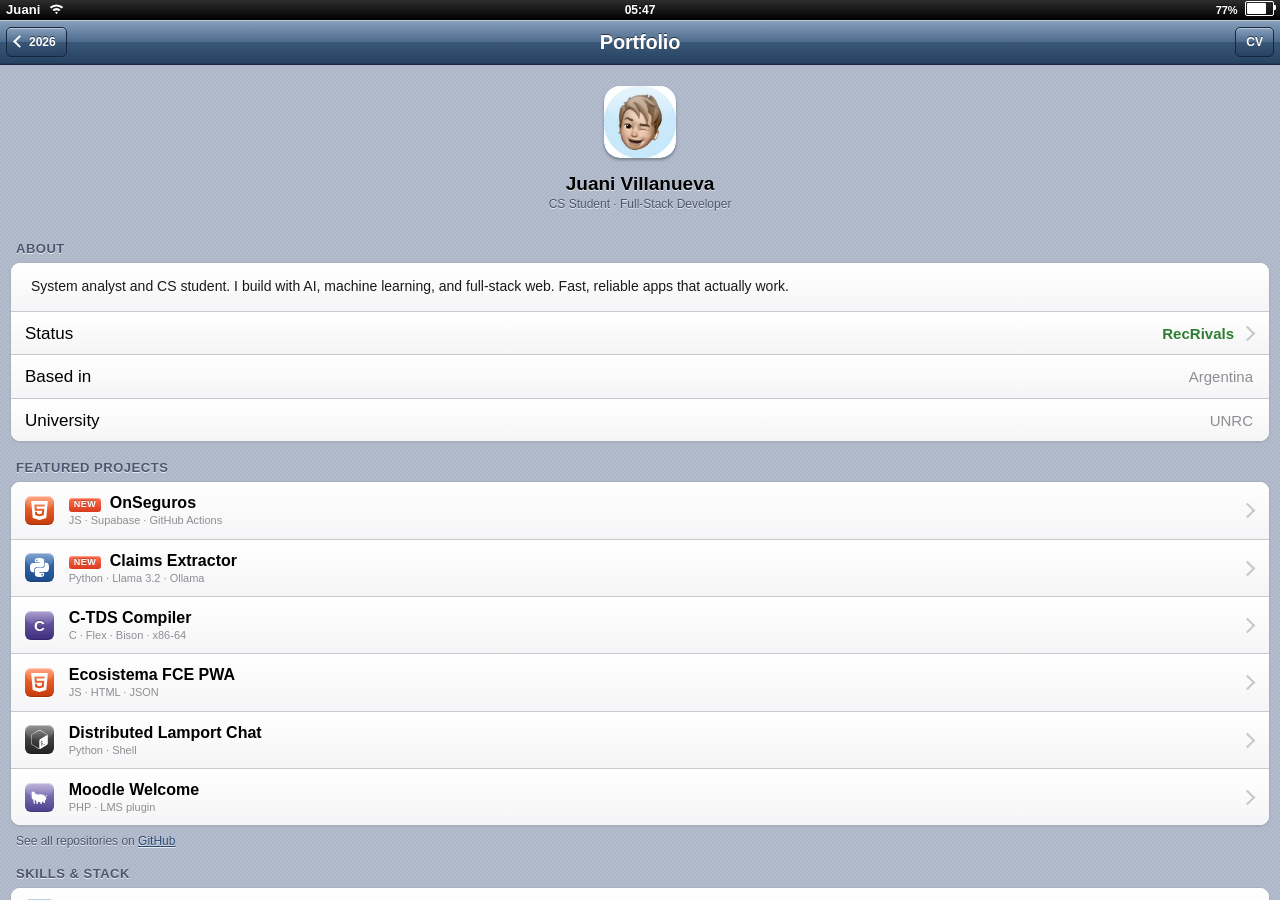
==== index.html @ 98180bcc "bake build hash Co-Authored-By: Claude Opus 4.7 (1M context) <noreply@anthropic.com>" ====
<!DOCTYPE html>
<html lang="en">
<head>
  <meta charset="UTF-8">
  <meta name="viewport" content="width=device-width, initial-scale=1, maximum-scale=1, user-scalable=no">
  <meta name="apple-mobile-web-app-capable" content="yes">
  <meta name="apple-mobile-web-app-status-bar-style" content="black">
  <meta name="format-detection" content="telephone=no">
  <title>Juani Villanueva</title>
  <link rel="apple-touch-icon" href="assets/favicon/favicon-32x32.png">
  <link rel="icon" type="image/png" sizes="32x32" href="assets/favicon/favicon-32x32.png">
  <link rel="stylesheet" href="styles.css">
  <script src="main.js" defer></script>
</head>
<body>

  <!-- iOS 6 status bar (iPod Touch style) -->
  <div class="status-bar">
    <span class="status-left">
      <span class="status-carrier">Juani</span>
      <svg class="wifi-icon" viewBox="0 0 16 12" xmlns="http://www.w3.org/2000/svg" aria-hidden="true">
        <path d="M8 11.2 L6.5 9.4 A2 2 0 0 1 9.5 9.4 Z" fill="#fff"/>
        <path d="M3.6 6.3 A6 6 0 0 1 12.4 6.3 L10.6 8 A3.5 3.5 0 0 0 5.4 8 Z" fill="#fff"/>
        <path d="M0.6 3.3 A11 11 0 0 1 15.4 3.3 L13.6 5 A8.4 8.4 0 0 0 2.4 5 Z" fill="#fff"/>
      </svg>
    </span>
    <span class="status-time" id="status-time">09:41</span>
    <span class="status-right">
      <span class="status-pct">77%</span>
      <span class="status-bat">
        <span class="status-bat-cap"></span>
      </span>
    </span>
  </div>

  <!-- iOS 6 navigation bar -->
  <div class="nav-bar">
    <a href="https://juani.me/" class="nav-back">
      <span class="nav-back-chevron"></span>
      <span class="nav-back-label">2026</span>
    </a>
    <h1 class="nav-title">Portfolio</h1>
    <a href="assets/images/CV_JuanIgnacioVillanueva.pdf" class="nav-action">CV</a>
  </div>

  <!-- scrolling content area -->
  <div class="content" id="content">

    <!-- Profile header (Settings.app About-style) -->
    <div class="profile-header">
      <div class="app-icon">
        <img class="app-icon-photo" src="assets/profile.jpeg" alt="Juani Villanueva">
      </div>
      <h2 class="profile-name">Juani Villanueva</h2>
      <p class="profile-subtitle">CS Student &middot; Full-Stack Developer</p>
    </div>

    <!-- ABOUT group -->
    <p class="group-label">ABOUT</p>
    <div class="group">
      <div class="row row-tall">
        <p class="row-bio">
          System analyst and CS student. I build with AI, machine learning, and full-stack web. Fast, reliable apps that actually work.
        </p>
      </div>
      <a class="row row-link" href="https://recrivals.com">
        <span class="row-cell row-cell-left"><span class="row-label">Status</span></span>
        <span class="row-cell row-cell-right"><span class="row-value row-value-green">RecRivals</span><span class="chevron"></span></span>
      </a>
      <div class="row">
        <span class="row-cell row-cell-left"><span class="row-label">Based in</span></span>
        <span class="row-cell row-cell-right"><span class="row-value">Argentina</span></span>
      </div>
      <div class="row row-last">
        <span class="row-cell row-cell-left"><span class="row-label">University</span></span>
        <span class="row-cell row-cell-right"><span class="row-value">UNRC</span></span>
      </div>
    </div>

    <!-- FEATURED PROJECTS group -->
    <p class="group-label">FEATURED PROJECTS</p>
    <div class="group">
      <a class="row row-link row-project" href="https://github.com/JuaniV2002/onseguros">
        <span class="row-cell row-cell-left">
          <span class="row-icon row-icon-html"><span class="row-icon-glyph"></span></span>
          <span class="row-stacked">
            <span class="row-name"><span class="row-badge">NEW</span> OnSeguros</span>
            <span class="row-detail">JS &middot; Supabase &middot; GitHub Actions</span>
          </span>
        </span>
        <span class="row-cell row-cell-right"><span class="chevron"></span></span>
      </a>
      <a class="row row-link row-project" href="https://github.com/JuaniV2002/claims-extractor">
        <span class="row-cell row-cell-left">
          <span class="row-icon row-icon-python"><span class="row-icon-glyph"></span></span>
          <span class="row-stacked">
            <span class="row-name"><span class="row-badge">NEW</span> Claims Extractor</span>
            <span class="row-detail">Python &middot; Llama 3.2 &middot; Ollama</span>
          </span>
        </span>
        <span class="row-cell row-cell-right"><span class="chevron"></span></span>
      </a>
      <a class="row row-link row-project" href="https://github.com/JuaniV2002/compiler">
        <span class="row-cell row-cell-left">
          <span class="row-icon row-icon-c"><span class="row-icon-glyph row-icon-text">C</span></span>
          <span class="row-stacked">
            <span class="row-name">C-TDS Compiler</span>
            <span class="row-detail">C &middot; Flex &middot; Bison &middot; x86-64</span>
          </span>
        </span>
        <span class="row-cell row-cell-right"><span class="chevron"></span></span>
      </a>
      <a class="row row-link row-project" href="https://github.com/JuaniV2002/EcosistemaFCE_PWA">
        <span class="row-cell row-cell-left">
          <span class="row-icon row-icon-html"><span class="row-icon-glyph"></span></span>
          <span class="row-stacked">
            <span class="row-name">Ecosistema FCE PWA</span>
            <span class="row-detail">JS &middot; HTML &middot; JSON</span>
          </span>
        </span>
        <span class="row-cell row-cell-right"><span class="chevron"></span></span>
      </a>
      <a class="row row-link row-project" href="https://github.com/Uriel-Gz/distributed_lamport_chat">
        <span class="row-cell row-cell-left">
          <span class="row-icon row-icon-shell"><span class="row-icon-glyph"></span></span>
          <span class="row-stacked">
            <span class="row-name">Distributed Lamport Chat</span>
            <span class="row-detail">Python &middot; Shell</span>
          </span>
        </span>
        <span class="row-cell row-cell-right"><span class="chevron"></span></span>
      </a>
      <a class="row row-link row-project row-last" href="https://github.com/JuaniV2002/moodle_welcome_message_plugin">
        <span class="row-cell row-cell-left">
          <span class="row-icon row-icon-php"><span class="row-icon-glyph"></span></span>
          <span class="row-stacked">
            <span class="row-name">Moodle Welcome</span>
            <span class="row-detail">PHP &middot; LMS plugin</span>
          </span>
        </span>
        <span class="row-cell row-cell-right"><span class="chevron"></span></span>
      </a>
    </div>
    <p class="group-footnote">
      See all repositories on <a href="https://github.com/JuaniV2002?tab=repositories">GitHub</a>
    </p>

    <!-- SKILLS group -->
    <p class="group-label">SKILLS &amp; STACK</p>
    <div class="group">
      <div class="row">
        <span class="row-cell row-cell-left">
          <span class="row-icon row-icon-python"><span class="row-icon-glyph"></span></span>
          <span class="row-label">Python</span>
        </span>
        <span class="row-cell row-cell-right"><span class="row-value">Daily</span></span>
      </div>
      <div class="row">
        <span class="row-cell row-cell-left">
          <span class="row-icon row-icon-tensorflow"><span class="row-icon-glyph"></span></span>
          <span class="row-label">TensorFlow</span>
        </span>
        <span class="row-cell row-cell-right"><span class="row-value">ML</span></span>
      </div>
      <div class="row">
        <span class="row-cell row-cell-left">
          <span class="row-icon row-icon-flutter"><span class="row-icon-glyph"></span></span>
          <span class="row-label">Flutter</span>
        </span>
        <span class="row-cell row-cell-right"><span class="row-value">Mobile</span></span>
      </div>
      <div class="row">
        <span class="row-cell row-cell-left">
          <span class="row-icon row-icon-actions"><span class="row-icon-glyph"></span></span>
          <span class="row-label">GitHub Actions</span>
        </span>
        <span class="row-cell row-cell-right"><span class="row-value">CI/CD</span></span>
      </div>
      <div class="row">
        <span class="row-cell row-cell-left">
          <span class="row-icon row-icon-html"><span class="row-icon-glyph"></span></span>
          <span class="row-label">Web Dev</span>
        </span>
        <span class="row-cell row-cell-right"><span class="row-value">Frontend</span></span>
      </div>
      <div class="row">
        <span class="row-cell row-cell-left">
          <span class="row-icon row-icon-docker"><span class="row-icon-glyph"></span></span>
          <span class="row-label">Docker</span>
        </span>
        <span class="row-cell row-cell-right"><span class="row-value">DevOps</span></span>
      </div>
      <div class="row">
        <span class="row-cell row-cell-left">
          <span class="row-icon row-icon-supabase"><span class="row-icon-glyph"></span></span>
          <span class="row-label">Supabase</span>
        </span>
        <span class="row-cell row-cell-right"><span class="row-value">Backend</span></span>
      </div>
      <div class="row row-last">
        <span class="row-cell row-cell-left">
          <span class="row-icon row-icon-shell"><span class="row-icon-glyph"></span></span>
          <span class="row-label">Shell</span>
        </span>
        <span class="row-cell row-cell-right"><span class="row-value">Scripting</span></span>
      </div>
    </div>

    <!-- CONTACT group -->
    <p class="group-label">CONTACT</p>
    <div class="group">
      <a class="row row-link row-project" href="mailto:juani2002villa@icloud.com">
        <span class="row-cell row-cell-left">
          <span class="row-icon row-icon-mail"><span class="row-icon-glyph"></span></span>
          <span class="row-stacked">
            <span class="row-name">Email</span>
            <span class="row-detail row-value-mono">juani2002villa@icloud.com</span>
          </span>
        </span>
        <span class="row-cell row-cell-right"><span class="chevron"></span></span>
      </a>
      <a class="row row-link row-project" href="https://github.com/JuaniV2002">
        <span class="row-cell row-cell-left">
          <span class="row-icon row-icon-github"><span class="row-icon-glyph"></span></span>
          <span class="row-stacked">
            <span class="row-name">GitHub</span>
            <span class="row-detail">@JuaniV2002</span>
          </span>
        </span>
        <span class="row-cell row-cell-right"><span class="chevron"></span></span>
      </a>
      <a class="row row-link row-project row-last" href="https://linkedin.com/in/juanivillanueva">
        <span class="row-cell row-cell-left">
          <span class="row-icon row-icon-linkedin"><span class="row-icon-glyph"></span></span>
          <span class="row-stacked">
            <span class="row-name">LinkedIn</span>
            <span class="row-detail">/in/juanivillanueva</span>
          </span>
        </span>
        <span class="row-cell row-cell-right"><span class="chevron"></span></span>
      </a>
    </div>

    <!-- DOWNLOAD group -->
    <p class="group-label">RESUME</p>
    <div class="group">
      <a class="row row-link row-last" href="assets/images/CV_JuanIgnacioVillanueva.pdf">
        <span class="row-cell row-cell-left">
          <span class="row-icon row-icon-download"><span class="row-icon-glyph"></span></span>
          <span class="row-label">Download CV</span>
        </span>
        <span class="row-cell row-cell-right">
          <span class="row-value">PDF</span>
          <span class="chevron"></span>
        </span>
      </a>
    </div>

    <!-- ABOUT THIS DEVICE-style footer -->
    <p class="group-label">VERSION</p>
    <div class="group">
      <div class="row">
        <span class="row-cell row-cell-left"><span class="row-label">Site</span></span>
        <span class="row-cell row-cell-right"><span class="row-value">6.1.6</span></span>
      </div>
      <div class="row">
        <span class="row-cell row-cell-left"><span class="row-label">Build</span></span>
        <span class="row-cell row-cell-right"><span class="row-value" id="build-hash">e9b687</span></span>
      </div>
      <div class="row row-last">
        <span class="row-cell row-cell-left"><span class="row-label">Best on</span></span>
        <span class="row-cell row-cell-right"><span class="row-value">A5 devices</span></span>
      </div>
    </div>

    <p class="footer">2026 Juani Villanueva</p>

  </div><!-- /.content -->

</body>
</html>
---- styles.css ----
/* juani.me — iOS 6 Edition
 * Target: Mobile Safari (WebKit 536.x) on iOS 6.x (iPhone 4/4S/5, iPod Touch 4/5).
 * Floor: HTML 4/5, CSS 2.1 + early CSS3, -webkit-* prefixes. No Grid, no modern flex, no var(), no clamp(),
 * no calc with vars, no repeating-linear-gradient, no CSS filters, no css mask shorthand.
 * Confirmed-OK on iOS 6: border-radius, box-shadow, text-shadow, -webkit-linear-gradient,
 *   -webkit-gradient (legacy), -webkit-transform, -webkit-mask-image, display:table/table-cell,
 *   data: URI background-image with PNG/SVG.
 */

/* ============== reset ============== */

html, body {
  margin: 0;
  padding: 0;
  height: 100%;
  width: 100%;
}

body {
  position: absolute;
  top: 0; left: 0; right: 0; bottom: 0;
  overflow: hidden;
  background: #b2bccc;
  font-family: "Helvetica Neue", Helvetica, Arial, sans-serif;
  font-size: 17px;
  color: #000;
  -webkit-text-size-adjust: 100%;
  -webkit-tap-highlight-color: rgba(0, 0, 0, 0);
  -webkit-touch-callout: none;
}

a { color: #2a4a76; text-decoration: none; }
h1, h2, h3, p { margin: 0; padding: 0; font-weight: normal; }

/* ============== iOS 6 status bar ============== */

.status-bar {
  position: absolute;
  top: 0; left: 0; right: 0;
  height: 20px;
  background: #000;
  background: -webkit-gradient(linear, left top, left bottom, from(#2e2e2e), to(#000));
  background: -webkit-linear-gradient(top, #2e2e2e, #000);
  color: #fff;
  font-size: 12px;
  font-weight: bold;
  line-height: 20px;
  text-shadow: 0 -1px 0 rgba(0, 0, 0, 0.5);
  z-index: 30;
  overflow: hidden;
}

.status-left {
  position: absolute;
  top: 0;
  left: 6px;
  height: 20px;
  line-height: 20px;
}

.status-carrier {
  display: inline-block;
  vertical-align: 0;
  font-size: 13px;
  font-weight: bold;
  letter-spacing: 0.01em;
}

.wifi-icon {
  display: inline-block;
  width: 15px;
  height: 11px;
  vertical-align: -1px;
  margin-left: 5px;
}

.status-time {
  position: absolute;
  top: 0;
  left: 50%;
  width: 60px;
  margin-left: -30px;
  text-align: center;
}

.status-right {
  position: absolute;
  top: 0;
  right: 6px;
  height: 20px;
  line-height: 20px;
}

.status-pct {
  font-size: 11px;
  margin-right: 4px;
}

.status-bat {
  display: inline-block;
  width: 25px;
  height: 11px;
  border: 1px solid #fff;
  border-radius: 2px;
  position: relative;
  vertical-align: -2px;
  padding: 1px;
}
.status-bat-cap {
  display: block;
  width: 77%;
  height: 100%;
  background: #fff;
  border-radius: 1px;
}
.status-bat:after {
  content: "";
  position: absolute;
  top: 3px;
  right: -3px;
  width: 2px;
  height: 5px;
  background: #fff;
  border-radius: 0 1px 1px 0;
}

/* ============== iOS 6 navigation bar ============== */

.nav-bar {
  position: absolute;
  top: 20px; left: 0; right: 0;
  height: 44px;
  background: #4a6a8e;
  background: -webkit-gradient(linear, left top, left bottom,
    from(#8aa1bd),
    color-stop(0.5, #4d6b8e),
    color-stop(0.5, #3a5778),
    to(#264263));
  background: -webkit-linear-gradient(top, #8aa1bd 0%, #4d6b8e 50%, #3a5778 50%, #264263 100%);
  border-bottom: 1px solid #16263e;
  -webkit-box-shadow: inset 0 1px 0 rgba(255, 255, 255, 0.45), inset 0 -1px 0 rgba(0, 0, 0, 0.15);
  box-shadow:         inset 0 1px 0 rgba(255, 255, 255, 0.45), inset 0 -1px 0 rgba(0, 0, 0, 0.15);
  z-index: 20;
}

.nav-title {
  position: absolute;
  top: 0; left: 50%;
  width: 220px;
  margin-left: -110px;
  height: 44px;
  line-height: 44px;
  text-align: center;
  color: #fff;
  font-size: 20px;
  font-weight: bold;
  text-shadow: 0 -1px 0 rgba(0, 0, 0, 0.55);
  letter-spacing: -0.01em;
}

/* nav button base (used for back AND right action) */
.nav-back, .nav-action {
  position: absolute;
  top: 7px;
  height: 28px;
  line-height: 28px;
  padding: 0 10px;
  color: #fff;
  font-size: 12px;
  font-weight: bold;
  text-shadow: 0 -1px 0 rgba(0, 0, 0, 0.55);
  background: -webkit-gradient(linear, left top, left bottom,
    from(#8aa1bd), color-stop(0.5, #4d6b8e),
    color-stop(0.5, #3a5778), to(#264263));
  background: -webkit-linear-gradient(top, #8aa1bd 0%, #4d6b8e 50%, #3a5778 50%, #264263 100%);
  border: 1px solid #16263e;
  border-radius: 5px;
  -webkit-box-shadow: inset 0 1px 0 rgba(255, 255, 255, 0.4);
  box-shadow:         inset 0 1px 0 rgba(255, 255, 255, 0.4);
}

.nav-back  { left:  6px; padding-left: 22px; }
.nav-action{ right: 6px; }

.nav-back:active, .nav-action:active {
  background: -webkit-gradient(linear, left top, left bottom,
    from(#5d7494), to(#1f3252));
  background: -webkit-linear-gradient(top, #5d7494, #1f3252);
}

/* back chevron (CSS-rotated border) */
.nav-back-chevron {
  position: absolute;
  top: 9px;
  left: 8px;
  width: 7px;
  height: 7px;
  border-top: 2px solid #fff;
  border-left: 2px solid #fff;
  -webkit-transform: rotate(-45deg);
  transform: rotate(-45deg);
}

/* ============== content scroll area ============== */

.content {
  position: absolute;
  top: 64px; left: 0; right: 0; bottom: 0;
  overflow-x: hidden;
  overflow-y: auto;
  -webkit-overflow-scrolling: touch;
  background: #b2bccc;
  /* Faint pinstripe via tiny tiled SVG */
  background-image: url("data:image/svg+xml;utf8,<svg xmlns='http://www.w3.org/2000/svg' width='4' height='4'><rect width='4' height='4' fill='%23b2bccc'/><path d='M0 4 L4 0' stroke='%23000' stroke-opacity='0.05' stroke-width='1'/></svg>");
  background-repeat: repeat;
}

/* ============== profile header ============== */

.profile-header {
  text-align: center;
  padding: 22px 0 12px 0;
}

.app-icon {
  display: inline-block;
  width: 72px;
  height: 72px;
  border-radius: 16px;
  background: -webkit-gradient(linear, left top, left bottom,
    from(#7eb6f0), color-stop(0.5, #3a82d8),
    color-stop(0.5, #2a6cc6), to(#1d54a8));
  background: -webkit-linear-gradient(top, #7eb6f0 0%, #3a82d8 50%, #2a6cc6 50%, #1d54a8 100%);
  -webkit-box-shadow:
    inset 0 1px 0 rgba(255, 255, 255, 0.5),
    inset 0 -1px 0 rgba(0, 0, 0, 0.2),
    0 2px 3px rgba(0, 0, 0, 0.3);
  box-shadow:
    inset 0 1px 0 rgba(255, 255, 255, 0.5),
    inset 0 -1px 0 rgba(0, 0, 0, 0.2),
    0 2px 3px rgba(0, 0, 0, 0.3);
  position: relative;
  overflow: hidden;
}

/* iOS 6 squircle glossy reflection on top half */
.app-icon:after {
  content: "";
  position: absolute;
  top: 0; left: 0; right: 0;
  height: 50%;
  border-radius: 16px 16px 50% 50% / 16px 16px 100% 100%;
  background: -webkit-gradient(linear, left top, left bottom,
    from(rgba(255, 255, 255, 0.5)), to(rgba(255, 255, 255, 0.05)));
  background: -webkit-linear-gradient(top, rgba(255, 255, 255, 0.5), rgba(255, 255, 255, 0.05));
}

.app-icon-photo {
  display: block;
  width: 72px;
  height: 72px;
  border: 0;
  border-radius: 16px;
}

.profile-name {
  margin-top: 10px;
  font-size: 19px;
  font-weight: bold;
  color: #000;
  text-shadow: 0 1px 0 rgba(255, 255, 255, 0.7);
}

.profile-subtitle {
  font-size: 12px;
  color: #4c566e;
  text-shadow: 0 1px 0 rgba(255, 255, 255, 0.7);
  margin-top: 2px;
}

/* ============== grouped table view ============== */

.group-label {
  margin: 18px 0 6px 16px;
  font-size: 13px;
  font-weight: bold;
  color: #4c566e;
  letter-spacing: 0.04em;
  text-transform: uppercase;
  text-shadow: 0 1px 0 rgba(255, 255, 255, 0.7);
}

.group {
  margin: 0 10px;
  background: #fff;
  border: 1px solid #a9b0bc;
  border-radius: 10px;
  -webkit-box-shadow:
    inset 0 1px 0 rgba(255, 255, 255, 0.9),
    0 1px 1px rgba(0, 0, 0, 0.08);
  box-shadow:
    inset 0 1px 0 rgba(255, 255, 255, 0.9),
    0 1px 1px rgba(0, 0, 0, 0.08);
  overflow: hidden;
}

.row {
  display: table;
  width: 100%;
  border-bottom: 1px solid #c8c7cc;
  background: -webkit-gradient(linear, left top, left bottom,
    from(#ffffff), to(#f5f5f7));
  background: -webkit-linear-gradient(top, #ffffff, #f5f5f7);
  color: #000;
  text-shadow: none;
  -webkit-tap-highlight-color: rgba(0, 0, 0, 0);
}

.row-last { border-bottom: 0; }

a.row { color: #000; }

.row-link:active {
  background: -webkit-gradient(linear, left top, left bottom,
    from(#5b9fea), to(#1d65cf));
  background: -webkit-linear-gradient(top, #5b9fea, #1d65cf);
  color: #fff;
}
.row-link:active .row-label,
.row-link:active .row-value,
.row-link:active .row-name,
.row-link:active .row-detail { color: #fff; }
.row-link:active .chevron { border-color: #fff; }
.row-link:active .row-badge { background: #fff; color: #1d65cf; text-shadow: none; }

/* cells */
.row-cell {
  display: table-cell;
  vertical-align: middle;
  padding: 11px 0;
}
.row-cell-left  { padding-left: 14px; padding-right: 8px; }
.row-cell-right { padding-right: 16px; text-align: right; white-space: nowrap; }

/* tall row (bio) */
.row-tall {
  display: block;
  padding: 14px 20px;
  -webkit-box-sizing: border-box;
  box-sizing: border-box;
}
.row-bio  {
  margin: 0;
  padding: 0;
  font-size: 14px;
  line-height: 1.4;
  color: #1a1a1a;
  word-wrap: break-word;
  overflow-wrap: break-word;
  white-space: normal;
  -webkit-hyphens: none;
}

/* labels and values */
.row-label {
  font-size: 17px;
  color: #000;
  vertical-align: middle;
}
.row-value {
  font-size: 15px;
  color: #8e8e93;
  vertical-align: middle;
}
.row-value-green { color: #2f7d32; font-weight: bold; }
.row-value-mono  { font-family: "Courier New", Courier, monospace; font-size: 11px; }

/* stacked rows (project listing) */
.row-stacked {
  display: inline-block;
  vertical-align: middle;
  max-width: 200px;
}
.row-name {
  display: block;
  font-size: 16px;
  color: #000;
  font-weight: bold;
  line-height: 1.2;
}
.row-detail {
  display: block;
  font-size: 11px;
  color: #8e8e93;
  margin-top: 2px;
  line-height: 1.2;
}

/* NEW badge */
.row-badge {
  display: inline-block;
  background: -webkit-gradient(linear, left top, left bottom,
    from(#ff6f4f), to(#d83a1c));
  background: -webkit-linear-gradient(top, #ff6f4f, #d83a1c);
  color: #fff;
  font-size: 9px;
  font-weight: bold;
  letter-spacing: 0.06em;
  padding: 1px 5px 2px;
  border-radius: 3px;
  margin-right: 4px;
  vertical-align: 1px;
  text-shadow: 0 -1px 0 rgba(0, 0, 0, 0.3);
  -webkit-box-shadow: inset 0 1px 0 rgba(255, 255, 255, 0.3);
  box-shadow: inset 0 1px 0 rgba(255, 255, 255, 0.3);
}

/* CSS chevron (rotated border) */
.chevron {
  display: inline-block;
  width: 9px;
  height: 9px;
  border-right: 2px solid #c7c7cc;
  border-top:   2px solid #c7c7cc;
  -webkit-transform: rotate(45deg);
  transform:         rotate(45deg);
  margin-left: 8px;
  vertical-align: -1px;
}

/* ============== row icons (squircle) ============== */

.row-icon {
  display: inline-block;
  width: 29px;
  height: 29px;
  border-radius: 6px;
  position: relative;
  margin-right: 10px;
  vertical-align: middle;
  -webkit-box-shadow:
    inset 0 1px 0 rgba(255, 255, 255, 0.45),
    inset 0 -1px 0 rgba(0, 0, 0, 0.15),
    0 1px 0 rgba(255, 255, 255, 0.5);
  box-shadow:
    inset 0 1px 0 rgba(255, 255, 255, 0.45),
    inset 0 -1px 0 rgba(0, 0, 0, 0.15),
    0 1px 0 rgba(255, 255, 255, 0.5);
  overflow: hidden;
}
.row-icon:after {
  content: "";
  position: absolute;
  top: 0; left: 0; right: 0;
  height: 50%;
  border-radius: 6px 6px 50% 50% / 6px 6px 100% 100%;
  background: -webkit-gradient(linear, left top, left bottom,
    from(rgba(255, 255, 255, 0.35)), to(rgba(255, 255, 255, 0.03)));
  background: -webkit-linear-gradient(top, rgba(255, 255, 255, 0.35), rgba(255, 255, 255, 0.03));
  pointer-events: none;
}

/* white masked glyph */
.row-icon-glyph {
  position: absolute;
  top: 5px; left: 5px;
  width: 19px;
  height: 19px;
  background: #fff;
  z-index: 1;
  -webkit-mask-size: 19px 19px;
  -webkit-mask-position: center center;
  -webkit-mask-repeat: no-repeat;
}

/* text-glyph fallback for icons that aren't a tech logo */
.row-icon-text {
  background: transparent;
  -webkit-mask: none;
  mask: none;
  color: #fff;
  font-weight: bold;
  font-size: 15px;
  line-height: 19px;
  text-align: center;
  text-shadow: 0 -1px 0 rgba(0, 0, 0, 0.35);
}

/* color schemes per skill — iOS 6 settings-style colored squircles */
.row-icon-python     { background: -webkit-gradient(linear, left top, left bottom, from(#3f74b8), to(#1d4a8a)); background: -webkit-linear-gradient(top, #3f74b8, #1d4a8a); }
.row-icon-tensorflow { background: -webkit-gradient(linear, left top, left bottom, from(#ff9a3c), to(#cc5c00)); background: -webkit-linear-gradient(top, #ff9a3c, #cc5c00); }
.row-icon-flutter    { background: -webkit-gradient(linear, left top, left bottom, from(#54bfff), to(#1a78c4)); background: -webkit-linear-gradient(top, #54bfff, #1a78c4); }
.row-icon-actions    { background: -webkit-gradient(linear, left top, left bottom, from(#444), to(#111));        background: -webkit-linear-gradient(top, #444, #111); }
.row-icon-html       { background: -webkit-gradient(linear, left top, left bottom, from(#ff7a45), to(#c43a08)); background: -webkit-linear-gradient(top, #ff7a45, #c43a08); }
.row-icon-docker     { background: -webkit-gradient(linear, left top, left bottom, from(#4cb5ed), to(#0f5fa5)); background: -webkit-linear-gradient(top, #4cb5ed, #0f5fa5); }
.row-icon-supabase   { background: -webkit-gradient(linear, left top, left bottom, from(#5fd49a), to(#0f8a4f)); background: -webkit-linear-gradient(top, #5fd49a, #0f8a4f); }
.row-icon-shell      { background: -webkit-gradient(linear, left top, left bottom, from(#5f5f5f), to(#202020)); background: -webkit-linear-gradient(top, #5f5f5f, #202020); }
.row-icon-mail       { background: -webkit-gradient(linear, left top, left bottom, from(#5db5ff), to(#1063c6)); background: -webkit-linear-gradient(top, #5db5ff, #1063c6); }
.row-icon-github     { background: -webkit-gradient(linear, left top, left bottom, from(#5a5a5a), to(#1a1a1a)); background: -webkit-linear-gradient(top, #5a5a5a, #1a1a1a); }
.row-icon-linkedin   { background: -webkit-gradient(linear, left top, left bottom, from(#3a8dd6), to(#0a4d80)); background: -webkit-linear-gradient(top, #3a8dd6, #0a4d80); }
.row-icon-download   { background: -webkit-gradient(linear, left top, left bottom, from(#7dd35f), to(#2a8e2a)); background: -webkit-linear-gradient(top, #7dd35f, #2a8e2a); }
.row-icon-c          { background: -webkit-gradient(linear, left top, left bottom, from(#7f6db5), to(#3c2d7d)); background: -webkit-linear-gradient(top, #7f6db5, #3c2d7d); }
.row-icon-php        { background: -webkit-gradient(linear, left top, left bottom, from(#9c8fc9), to(#4a3f8e)); background: -webkit-linear-gradient(top, #9c8fc9, #4a3f8e); }

/* glyph mask images — pointed at existing SVG icons */
.row-icon-python     .row-icon-glyph { -webkit-mask-image: url(assets/icons/python.svg); }
.row-icon-tensorflow .row-icon-glyph { -webkit-mask-image: url(assets/icons/tensorflow.svg); }
.row-icon-flutter    .row-icon-glyph { -webkit-mask-image: url(assets/icons/flutter.svg); }
.row-icon-actions    .row-icon-glyph { -webkit-mask-image: url(assets/icons/githubactions.svg); }
.row-icon-html       .row-icon-glyph { -webkit-mask-image: url(assets/icons/html5.svg); }
.row-icon-docker     .row-icon-glyph { -webkit-mask-image: url(assets/icons/docker.svg); }
.row-icon-supabase   .row-icon-glyph { -webkit-mask-image: url(assets/icons/supabase.svg); }
.row-icon-shell      .row-icon-glyph { -webkit-mask-image: url(assets/icons/gnubash.svg); }
.row-icon-mail       .row-icon-glyph { -webkit-mask-image: url(assets/icons/mail.svg); }
.row-icon-github     .row-icon-glyph { -webkit-mask-image: url(assets/icons/github.svg); }
.row-icon-linkedin   .row-icon-glyph { -webkit-mask-image: url(assets/icons/linkedin.svg); }
.row-icon-download   .row-icon-glyph { -webkit-mask-image: url(assets/icons/download.svg); }
.row-icon-php        .row-icon-glyph { -webkit-mask-image: url(assets/icons/php.svg); }

/* ============== group footnote ============== */

.group-footnote {
  margin: 8px 16px 0 16px;
  font-size: 12px;
  color: #4c566e;
  text-shadow: 0 1px 0 rgba(255, 255, 255, 0.7);
}
.group-footnote a { color: #2a4a76; text-decoration: underline; }

.footer {
  text-align: center;
  margin: 22px 0 30px 0;
  font-size: 11px;
  color: #6d6d72;
  text-shadow: 0 1px 0 rgba(255, 255, 255, 0.7);
  line-height: 1.5;
}
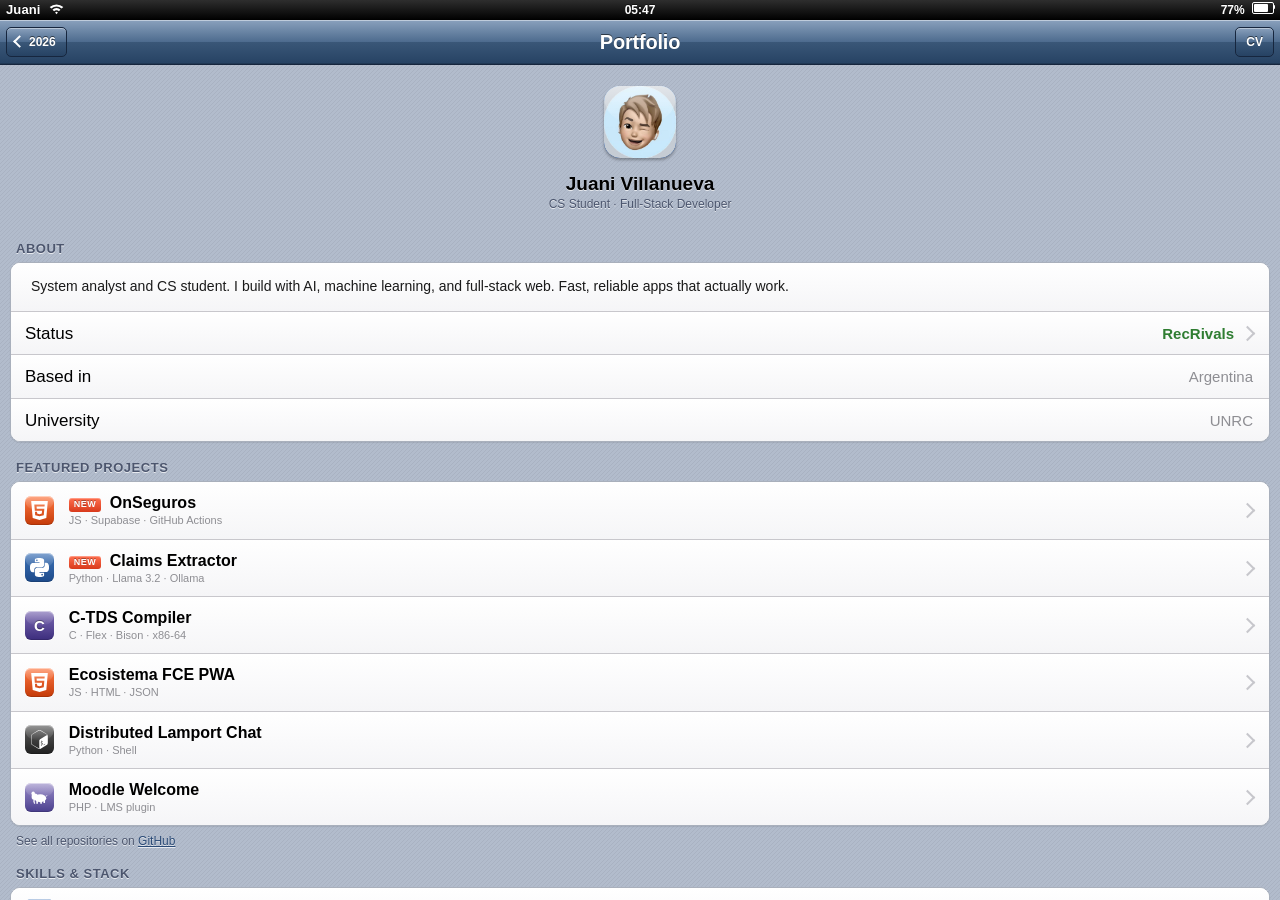
==== commit 2ee8b461: "bake build hash Co-Authored-By: Claude Opus 4.7 (1M context) <noreply@anthropic.com>" ====
--- a/index.html
+++ b/index.html
@@ -265,7 +265,7 @@
       </div>
       <div class="row">
         <span class="row-cell row-cell-left"><span class="row-label">Build</span></span>
-        <span class="row-cell row-cell-right"><span class="row-value" id="build-hash">e9b687</span></span>
+        <span class="row-cell row-cell-right"><span class="row-value" id="build-hash">c08fa6</span></span>
       </div>
       <div class="row row-last">
         <span class="row-cell row-cell-left"><span class="row-label">Best on</span></span>
--- a/styles.css
+++ b/styles.css
@@ -92,18 +92,18 @@
 }
 
 .status-pct {
-  font-size: 11px;
+  font-size: 12px;
   margin-right: 4px;
 }
 
 .status-bat {
   display: inline-block;
-  width: 25px;
-  height: 11px;
+  width: 18px;
+  height: 8px;
   border: 1px solid #fff;
   border-radius: 2px;
   position: relative;
-  vertical-align: -2px;
+  vertical-align: 0;
   padding: 1px;
 }
 .status-bat-cap {
@@ -116,10 +116,10 @@
 .status-bat:after {
   content: "";
   position: absolute;
-  top: 3px;
-  right: -3px;
-  width: 2px;
-  height: 5px;
+  top: 2px;
+  right: -2px;
+  width: 1px;
+  height: 4px;
   background: #fff;
   border-radius: 0 1px 1px 0;
 }
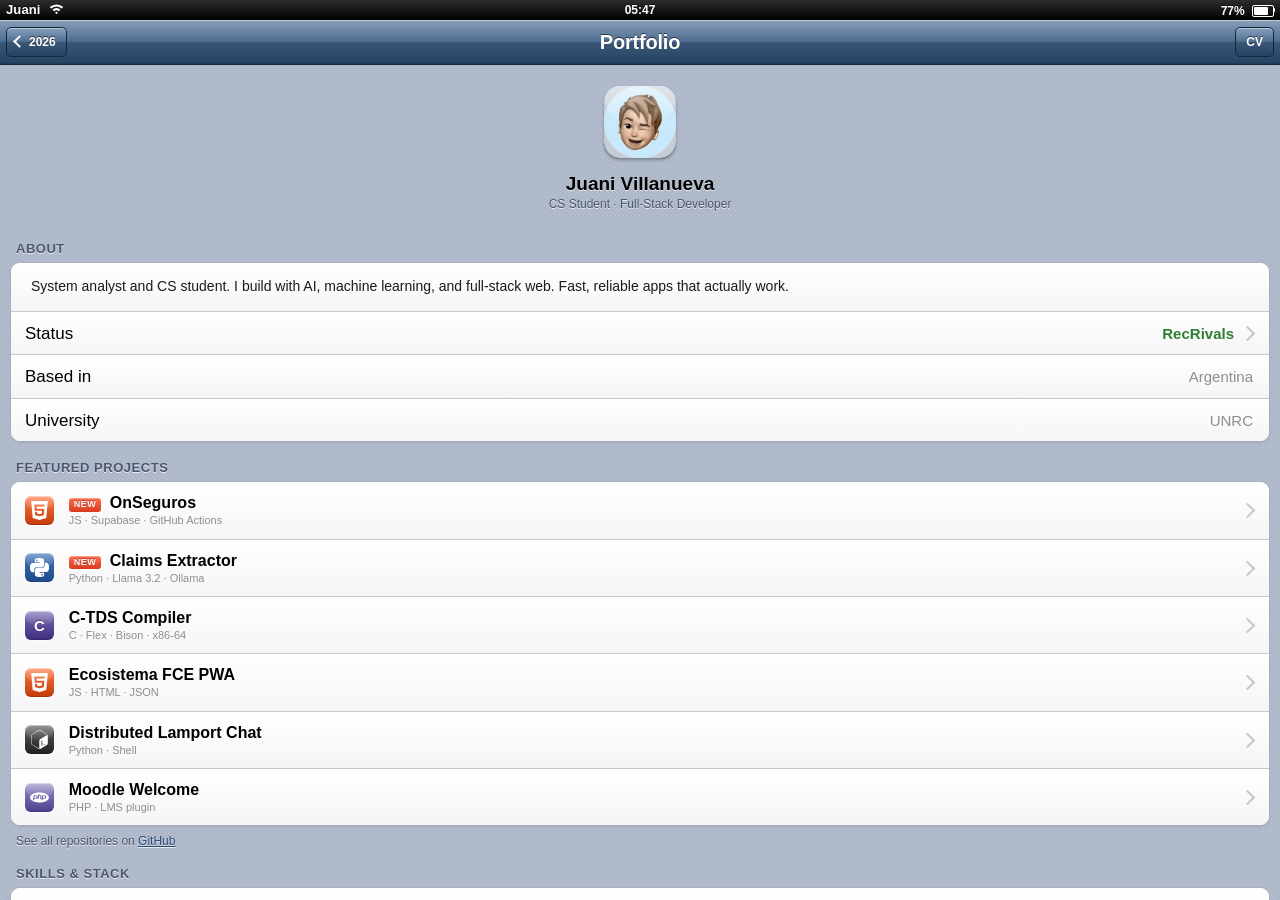
==== commit 1cb410cd: "bake build hash Co-Authored-By: Claude Opus 4.7 (1M context) <noreply@anthropic.com>" ====
--- a/index.html
+++ b/index.html
@@ -150,17 +150,17 @@
     <div class="group">
       <div class="row">
         <span class="row-cell row-cell-left">
+          <span class="row-icon row-icon-react"><span class="row-icon-glyph"></span></span>
+          <span class="row-label">React Native</span>
+        </span>
+        <span class="row-cell row-cell-right"><span class="row-value">Daily</span></span>
+      </div>
+      <div class="row">
+        <span class="row-cell row-cell-left">
           <span class="row-icon row-icon-python"><span class="row-icon-glyph"></span></span>
           <span class="row-label">Python</span>
         </span>
-        <span class="row-cell row-cell-right"><span class="row-value">Daily</span></span>
-      </div>
-      <div class="row">
-        <span class="row-cell row-cell-left">
-          <span class="row-icon row-icon-tensorflow"><span class="row-icon-glyph"></span></span>
-          <span class="row-label">TensorFlow</span>
-        </span>
-        <span class="row-cell row-cell-right"><span class="row-value">ML</span></span>
+        <span class="row-cell row-cell-right"><span class="row-value">Academic</span></span>
       </div>
       <div class="row">
         <span class="row-cell row-cell-left">
@@ -265,7 +265,7 @@
       </div>
       <div class="row">
         <span class="row-cell row-cell-left"><span class="row-label">Build</span></span>
-        <span class="row-cell row-cell-right"><span class="row-value" id="build-hash">c08fa6</span></span>
+        <span class="row-cell row-cell-right"><span class="row-value" id="build-hash">97e35b</span></span>
       </div>
       <div class="row row-last">
         <span class="row-cell row-cell-left"><span class="row-label">Best on</span></span>
--- a/styles.css
+++ b/styles.css
@@ -94,6 +94,7 @@
 .status-pct {
   font-size: 12px;
   margin-right: 4px;
+  vertical-align: middle;
 }
 
 .status-bat {
@@ -103,7 +104,7 @@
   border: 1px solid #fff;
   border-radius: 2px;
   position: relative;
-  vertical-align: 0;
+  vertical-align: middle;
   padding: 1px;
 }
 .status-bat-cap {
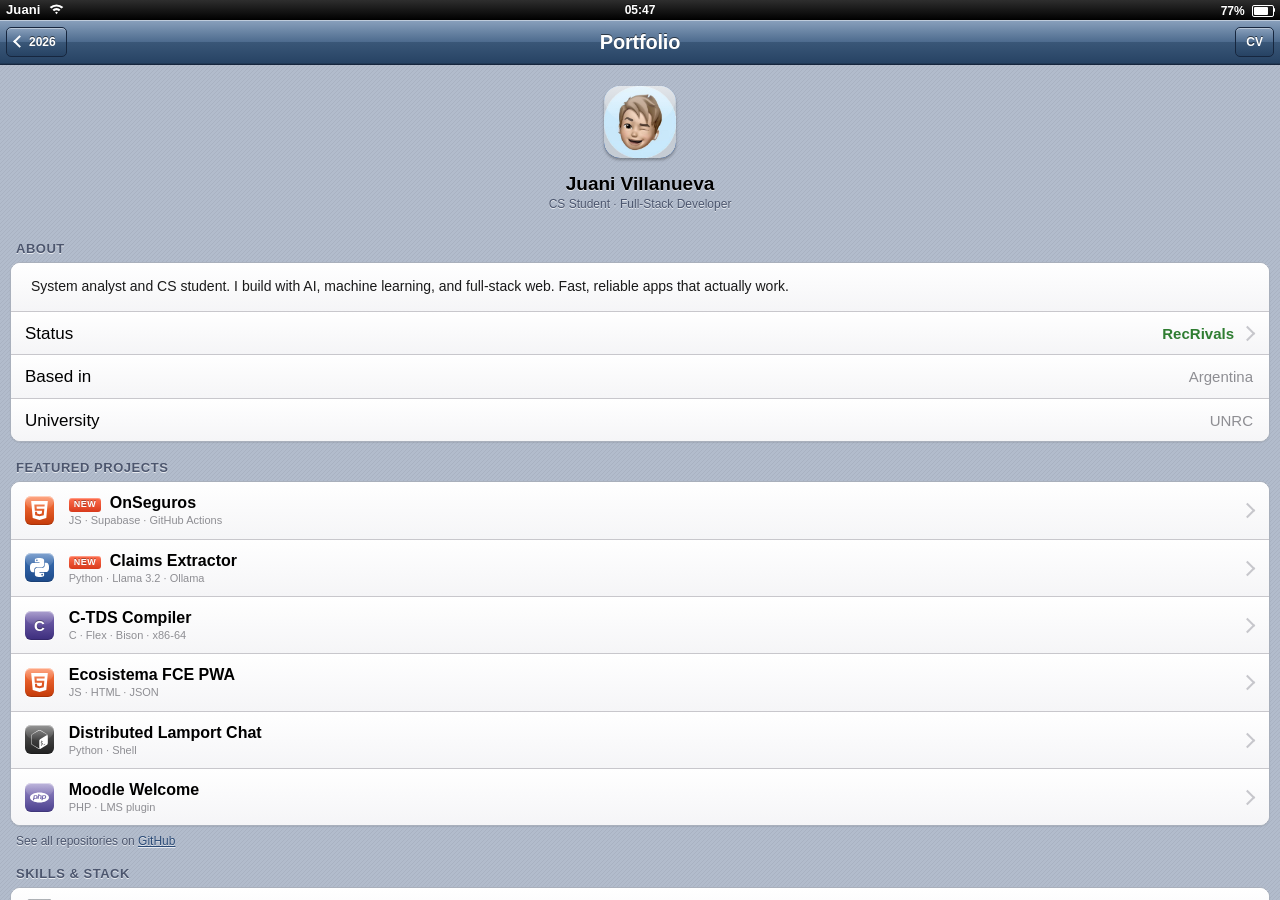
==== commit 97e35b9f: "swap tensorflow for react native, python now academic - New assets/icons/reactnative.svg (Simple Ico" ====
--- a/index.html
+++ b/index.html
@@ -265,7 +265,7 @@
       </div>
       <div class="row">
         <span class="row-cell row-cell-left"><span class="row-label">Build</span></span>
-        <span class="row-cell row-cell-right"><span class="row-value" id="build-hash">97e35b</span></span>
+        <span class="row-cell row-cell-right"><span class="row-value" id="build-hash">c08fa6</span></span>
       </div>
       <div class="row row-last">
         <span class="row-cell row-cell-left"><span class="row-label">Best on</span></span>
--- a/styles.css
+++ b/styles.css
@@ -489,7 +489,7 @@
 
 /* color schemes per skill — iOS 6 settings-style colored squircles */
 .row-icon-python     { background: -webkit-gradient(linear, left top, left bottom, from(#3f74b8), to(#1d4a8a)); background: -webkit-linear-gradient(top, #3f74b8, #1d4a8a); }
-.row-icon-tensorflow { background: -webkit-gradient(linear, left top, left bottom, from(#ff9a3c), to(#cc5c00)); background: -webkit-linear-gradient(top, #ff9a3c, #cc5c00); }
+.row-icon-react      { background: -webkit-gradient(linear, left top, left bottom, from(#1f2935), to(#0d141f)); background: -webkit-linear-gradient(top, #1f2935, #0d141f); }
 .row-icon-flutter    { background: -webkit-gradient(linear, left top, left bottom, from(#54bfff), to(#1a78c4)); background: -webkit-linear-gradient(top, #54bfff, #1a78c4); }
 .row-icon-actions    { background: -webkit-gradient(linear, left top, left bottom, from(#444), to(#111));        background: -webkit-linear-gradient(top, #444, #111); }
 .row-icon-html       { background: -webkit-gradient(linear, left top, left bottom, from(#ff7a45), to(#c43a08)); background: -webkit-linear-gradient(top, #ff7a45, #c43a08); }
@@ -505,7 +505,7 @@
 
 /* glyph mask images — pointed at existing SVG icons */
 .row-icon-python     .row-icon-glyph { -webkit-mask-image: url(assets/icons/python.svg); }
-.row-icon-tensorflow .row-icon-glyph { -webkit-mask-image: url(assets/icons/tensorflow.svg); }
+.row-icon-react      .row-icon-glyph { -webkit-mask-image: url(assets/icons/reactnative.svg); background: #61dafb; }
 .row-icon-flutter    .row-icon-glyph { -webkit-mask-image: url(assets/icons/flutter.svg); }
 .row-icon-actions    .row-icon-glyph { -webkit-mask-image: url(assets/icons/githubactions.svg); }
 .row-icon-html       .row-icon-glyph { -webkit-mask-image: url(assets/icons/html5.svg); }
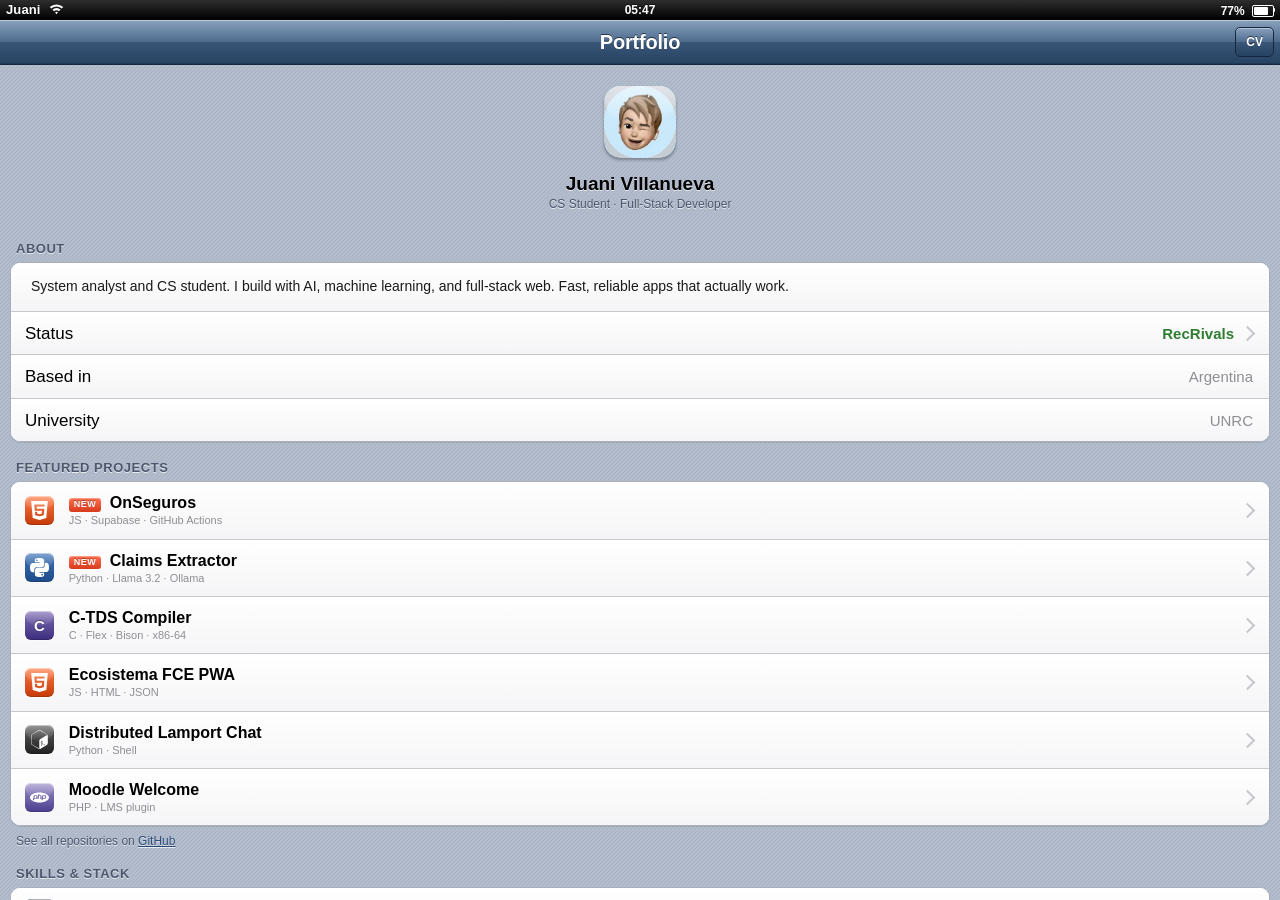
==== commit d3f300f9: "bake build hash Co-Authored-By: Claude Opus 4.7 (1M context) <noreply@anthropic.com>" ====
--- a/index.html
+++ b/index.html
@@ -35,10 +35,6 @@
 
   <!-- iOS 6 navigation bar -->
   <div class="nav-bar">
-    <a href="https://juani.me/" class="nav-back">
-      <span class="nav-back-chevron"></span>
-      <span class="nav-back-label">2026</span>
-    </a>
     <h1 class="nav-title">Portfolio</h1>
     <a href="assets/images/CV_JuanIgnacioVillanueva.pdf" class="nav-action">CV</a>
   </div>
@@ -265,7 +261,7 @@
       </div>
       <div class="row">
         <span class="row-cell row-cell-left"><span class="row-label">Build</span></span>
-        <span class="row-cell row-cell-right"><span class="row-value" id="build-hash">c08fa6</span></span>
+        <span class="row-cell row-cell-right"><span class="row-value" id="build-hash">541c3f</span></span>
       </div>
       <div class="row row-last">
         <span class="row-cell row-cell-left"><span class="row-label">Best on</span></span>
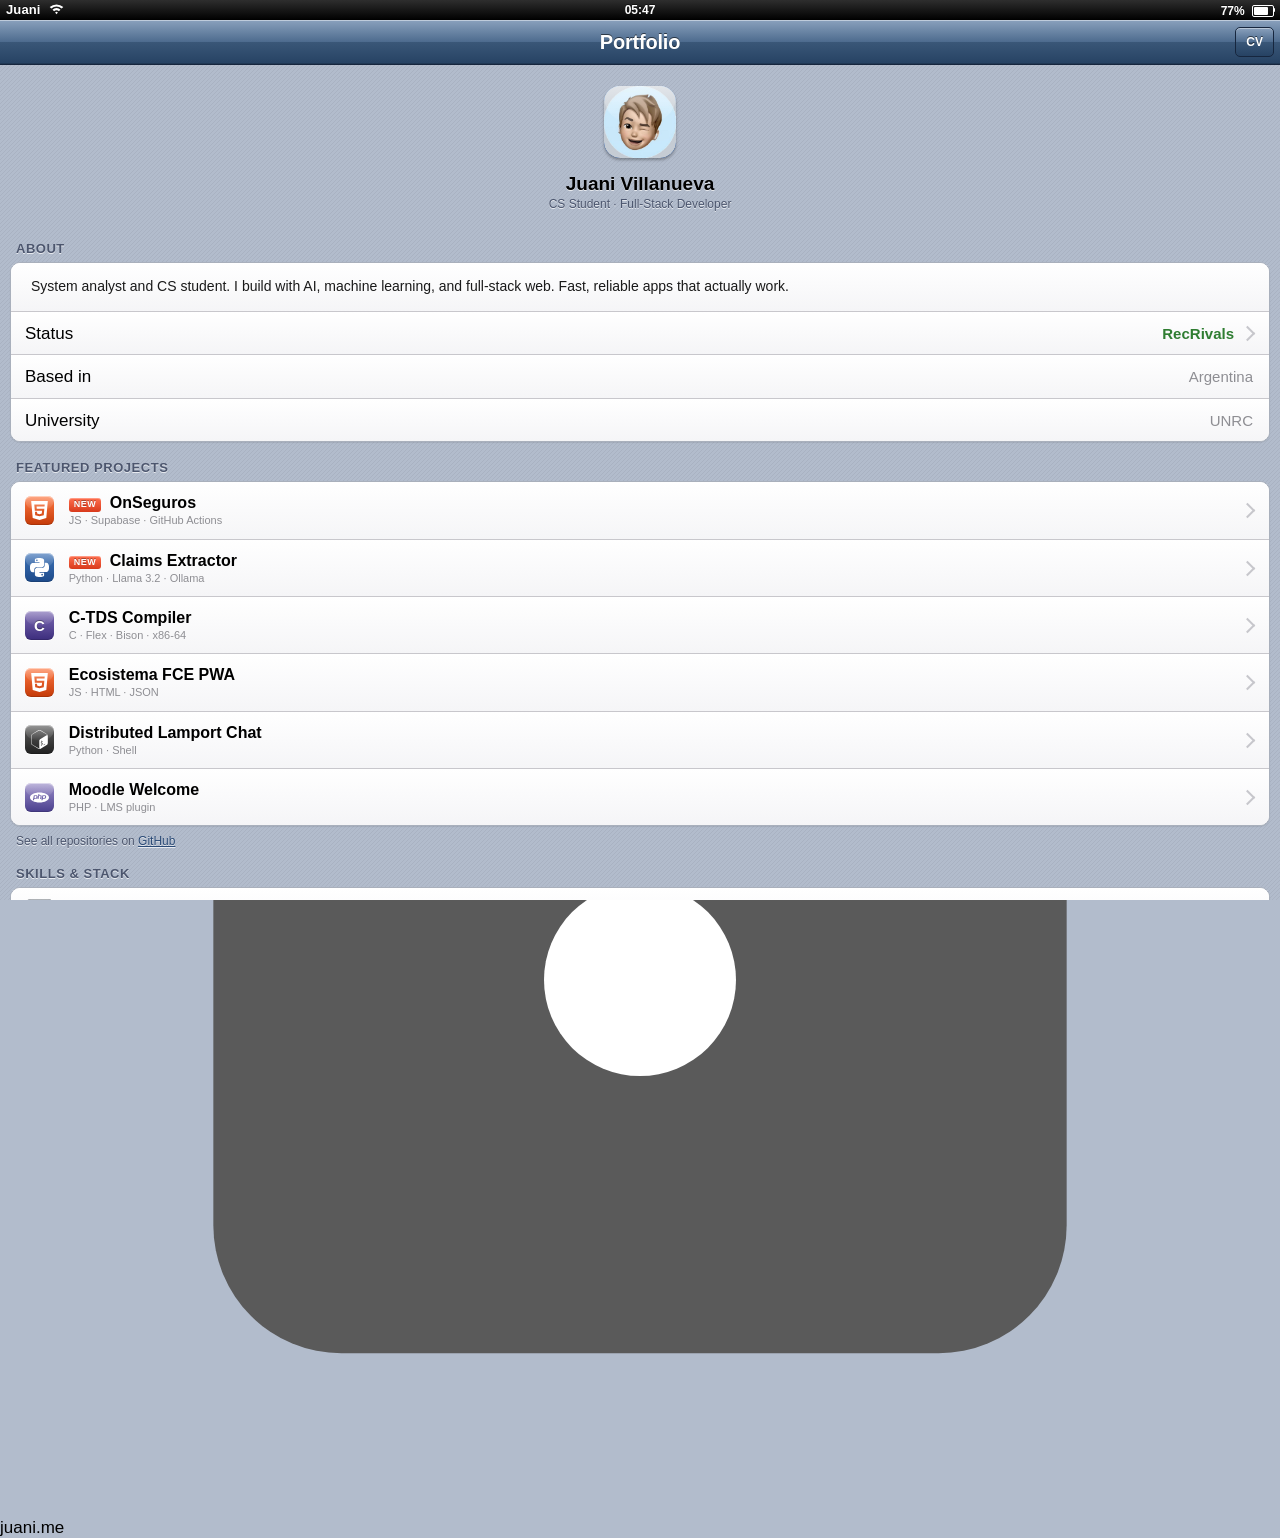
==== commit 70232796: "bake build hash Co-Authored-By: Claude Opus 4.7 (1M context) <noreply@anthropic.com>" ====
--- a/index.html
+++ b/index.html
@@ -13,6 +13,45 @@
   <script src="main.js" defer></script>
 </head>
 <body>
+
+  <!-- OS X Lion / Safari 6 window (desktop only chrome) -->
+  <div class="osx-window">
+    <div class="osx-titlebar">
+      <span class="traffic-light traffic-close"><span class="traffic-glyph">&times;</span></span>
+      <span class="traffic-light traffic-min"><span class="traffic-glyph">&minus;</span></span>
+      <span class="traffic-light traffic-max"><span class="traffic-glyph">+</span></span>
+      <span class="osx-title">juani.me</span>
+    </div>
+    <div class="osx-toolbar">
+      <div class="osx-nav-btns">
+        <span class="osx-nav-btn osx-nav-back"><span class="osx-chev osx-chev-left"></span></span>
+        <span class="osx-nav-btn osx-nav-fwd"><span class="osx-chev osx-chev-right"></span></span>
+      </div>
+      <div class="osx-urlbar">
+        <span class="osx-padlock">
+          <svg viewBox="0 0 12 14" xmlns="http://www.w3.org/2000/svg" aria-hidden="true">
+            <path d="M3.4 6 V4.2 a2.6 2.6 0 0 1 5.2 0 V6" fill="none" stroke="#5a5a5a" stroke-width="1.2"/>
+            <rect x="2" y="6" width="8" height="6.5" rx="1.2" fill="#5a5a5a"/>
+            <circle cx="6" cy="9" r="0.9" fill="#fff"/>
+          </svg>
+        </span>
+        <span class="osx-url">juani.me</span>
+      </div>
+      <div class="osx-tools">
+        <span class="osx-tool osx-tool-share"></span>
+        <span class="osx-tool osx-tool-tabs"></span>
+      </div>
+    </div>
+    <div class="osx-stage">
+
+      <!-- iPhone device frame (full-screen on mobile, framed on desktop) -->
+      <div class="phone-frame">
+
+        <!-- speaker grille + camera (desktop only) -->
+        <div class="phone-speaker"></div>
+        <div class="phone-camera"></div>
+        <!-- home button (desktop only) -->
+        <div class="phone-home"></div>
 
   <!-- iOS 6 status bar (iPod Touch style) -->
   <div class="status-bar">
@@ -261,7 +300,7 @@
       </div>
       <div class="row">
         <span class="row-cell row-cell-left"><span class="row-label">Build</span></span>
-        <span class="row-cell row-cell-right"><span class="row-value" id="build-hash">541c3f</span></span>
+        <span class="row-cell row-cell-right"><span class="row-value" id="build-hash">054f2e</span></span>
       </div>
       <div class="row row-last">
         <span class="row-cell row-cell-left"><span class="row-label">Best on</span></span>
@@ -273,5 +312,9 @@
 
   </div><!-- /.content -->
 
+      </div><!-- /.phone-frame -->
+    </div><!-- /.osx-stage -->
+  </div><!-- /.osx-window -->
+
 </body>
 </html>
--- a/styles.css
+++ b/styles.css
@@ -159,10 +159,11 @@
   letter-spacing: -0.01em;
 }
 
-/* nav button base (used for back AND right action) */
-.nav-back, .nav-action {
+/* nav button (right-side action) */
+.nav-action {
   position: absolute;
   top: 7px;
+  right: 6px;
   height: 28px;
   line-height: 28px;
   padding: 0 10px;
@@ -180,26 +181,10 @@
   box-shadow:         inset 0 1px 0 rgba(255, 255, 255, 0.4);
 }
 
-.nav-back  { left:  6px; padding-left: 22px; }
-.nav-action{ right: 6px; }
-
-.nav-back:active, .nav-action:active {
+.nav-action:active {
   background: -webkit-gradient(linear, left top, left bottom,
     from(#5d7494), to(#1f3252));
   background: -webkit-linear-gradient(top, #5d7494, #1f3252);
-}
-
-/* back chevron (CSS-rotated border) */
-.nav-back-chevron {
-  position: absolute;
-  top: 9px;
-  left: 8px;
-  width: 7px;
-  height: 7px;
-  border-top: 2px solid #fff;
-  border-left: 2px solid #fff;
-  -webkit-transform: rotate(-45deg);
-  transform: rotate(-45deg);
 }
 
 /* ============== content scroll area ============== */
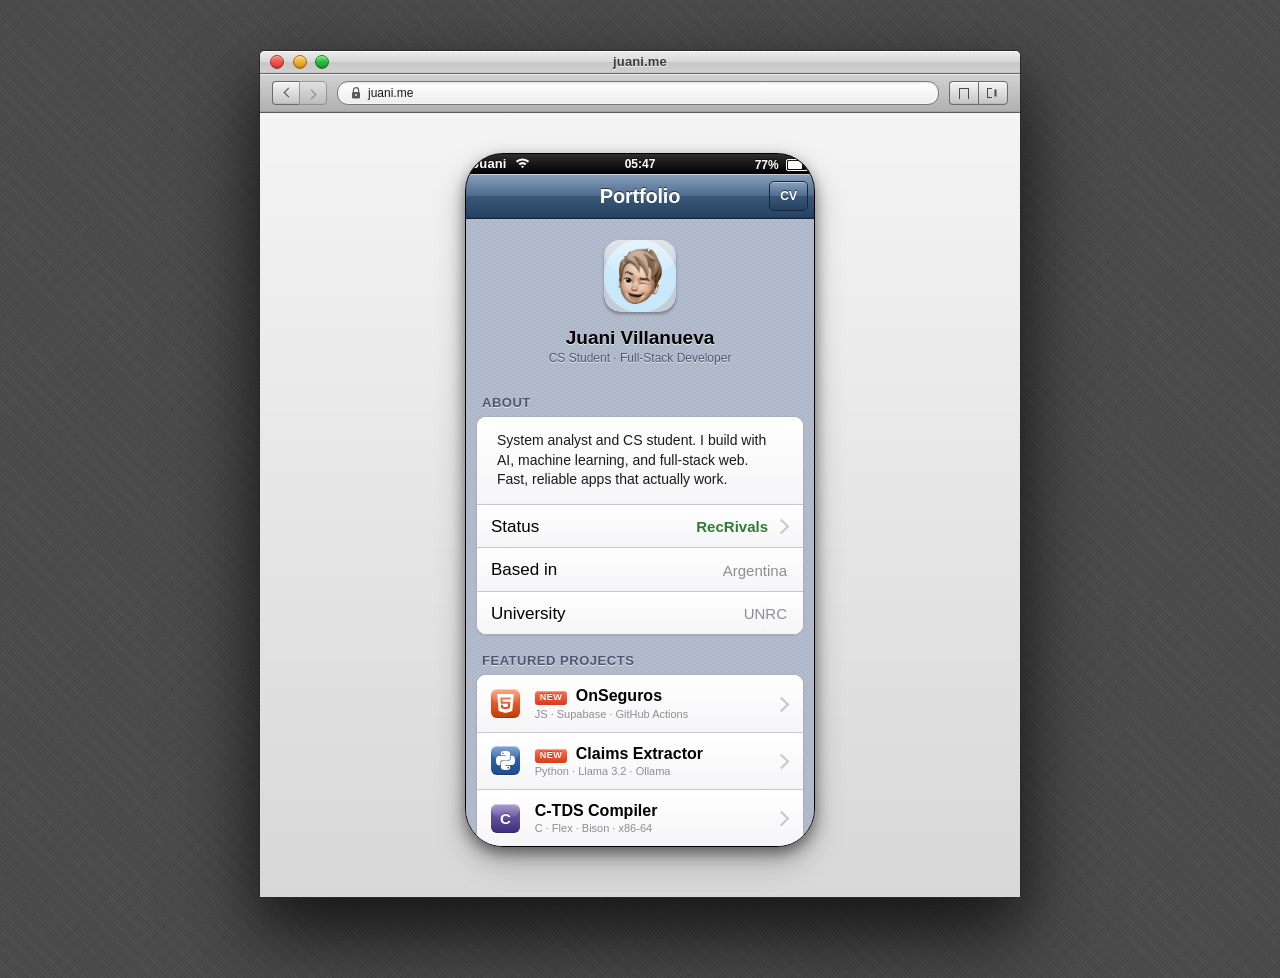
==== commit 054f2e8c: "desktop layout: os x lion safari window wrapping the phone Above 1024px viewport, juani.me now rende" ====
--- a/index.html
+++ b/index.html
@@ -300,7 +300,7 @@
       </div>
       <div class="row">
         <span class="row-cell row-cell-left"><span class="row-label">Build</span></span>
-        <span class="row-cell row-cell-right"><span class="row-value" id="build-hash">054f2e</span></span>
+        <span class="row-cell row-cell-right"><span class="row-value" id="build-hash">541c3f</span></span>
       </div>
       <div class="row row-last">
         <span class="row-cell row-cell-left"><span class="row-label">Best on</span></span>
--- a/styles.css
+++ b/styles.css
@@ -27,6 +27,15 @@
   -webkit-text-size-adjust: 100%;
   -webkit-tap-highlight-color: rgba(0, 0, 0, 0);
   -webkit-touch-callout: none;
+}
+
+/* OS X / phone wrappers — transparent passthrough on mobile */
+.osx-window, .osx-stage, .phone-frame {
+  position: absolute;
+  top: 0; left: 0; right: 0; bottom: 0;
+}
+.osx-titlebar, .osx-toolbar, .phone-speaker, .phone-camera, .phone-home {
+  display: none;
 }
 
 a { color: #2a4a76; text-decoration: none; }
@@ -521,3 +530,321 @@
   text-shadow: 0 1px 0 rgba(255, 255, 255, 0.7);
   line-height: 1.5;
 }
+
+/* ====================================================================
+   Desktop layout (>= 1024px): wrap the iOS 6 page inside an OS X Lion
+   Safari 6 window, set against a dark linen wallpaper. The phone sits
+   inside the Safari content area as a black-bezel iPhone device.
+   ==================================================================== */
+
+@media (min-width: 1024px) {
+
+  html, body {
+    position: static;
+    overflow: visible;
+    height: auto;
+    min-height: 100%;
+  }
+
+  body {
+    background-color: #4a4a4a;
+    /* Linen weave — diagonal cross-hatch with subtle highlights */
+    background-image:
+      repeating-linear-gradient(45deg,
+        rgba(255, 255, 255, 0.04),
+        rgba(255, 255, 255, 0.04) 1px,
+        transparent 1px,
+        transparent 3px),
+      repeating-linear-gradient(-45deg,
+        rgba(0, 0, 0, 0.05),
+        rgba(0, 0, 0, 0.05) 1px,
+        transparent 1px,
+        transparent 3px);
+    padding: 50px 0 80px;
+  }
+
+  /* ---- OS X Window ---- */
+  .osx-window {
+    position: relative;
+    top: auto; left: auto; right: auto; bottom: auto;
+    width: 760px;
+    margin: 0 auto;
+    background: #d6d6d6;
+    border: 1px solid #2a2a2a;
+    border-radius: 6px 6px 0 0;
+    box-shadow:
+      0 1px 0 rgba(255, 255, 255, 0.4) inset,
+      0 25px 60px rgba(0, 0, 0, 0.55),
+      0 50px 100px rgba(0, 0, 0, 0.35);
+  }
+
+  /* ---- Title bar (brushed metal) ---- */
+  .osx-titlebar {
+    display: block;
+    position: relative;
+    height: 22px;
+    line-height: 22px;
+    background:
+      linear-gradient(180deg,
+        #ececec 0%,
+        #d8d8d8 48%,
+        #c8c8c8 52%,
+        #d0d0d0 100%);
+    border-bottom: 1px solid #6a6a6a;
+    border-radius: 5px 5px 0 0;
+    padding: 0 10px;
+    box-shadow:
+      inset 0 1px 0 rgba(255, 255, 255, 0.8),
+      inset 0 -1px 0 rgba(0, 0, 0, 0.06);
+  }
+
+  /* ---- Traffic lights ---- */
+  .traffic-light {
+    display: inline-block;
+    width: 12px;
+    height: 12px;
+    border-radius: 50%;
+    vertical-align: -2px;
+    margin-right: 4px;
+    border: 1px solid #555;
+    box-shadow:
+      inset 0 1px 0 rgba(255, 255, 255, 0.4),
+      inset 0 -1px 1px rgba(0, 0, 0, 0.2);
+    position: relative;
+  }
+  .traffic-close {
+    background: linear-gradient(180deg, #ff8676 0%, #ec544c 50%, #d83b34 100%);
+    border-color: #a4322c;
+  }
+  .traffic-min {
+    background: linear-gradient(180deg, #ffd373 0%, #f1ad36 50%, #d2941a 100%);
+    border-color: #9c6d12;
+  }
+  .traffic-max {
+    background: linear-gradient(180deg, #6cef7a 0%, #2bbb40 50%, #1c9930 100%);
+    border-color: #167923;
+  }
+  .traffic-glyph {
+    position: absolute;
+    top: -1px;
+    left: 0;
+    right: 0;
+    text-align: center;
+    font-size: 11px;
+    font-weight: bold;
+    line-height: 12px;
+    color: rgba(0, 0, 0, 0.55);
+    opacity: 0;
+    -webkit-transition: opacity 0.15s;
+    transition: opacity 0.15s;
+    font-family: -apple-system, "Helvetica Neue", sans-serif;
+  }
+  .osx-titlebar:hover .traffic-glyph { opacity: 1; }
+
+  /* ---- Title text ---- */
+  .osx-title {
+    position: absolute;
+    top: 0;
+    left: 50%;
+    transform: translateX(-50%);
+    font-family: "Lucida Grande", "Helvetica Neue", Helvetica, sans-serif;
+    font-size: 13px;
+    font-weight: bold;
+    color: #3a3a3a;
+    text-shadow: 0 1px 0 rgba(255, 255, 255, 0.85);
+    letter-spacing: 0.01em;
+  }
+
+  /* ---- Toolbar (back/fwd + URL + tools) ---- */
+  .osx-toolbar {
+    display: flex;
+    align-items: center;
+    gap: 10px;
+    height: 38px;
+    background: linear-gradient(180deg, #d2d2d2 0%, #b0b0b0 100%);
+    border-bottom: 1px solid #5a5a5a;
+    padding: 0 12px;
+    box-shadow:
+      inset 0 1px 0 rgba(255, 255, 255, 0.55),
+      inset 0 -1px 0 rgba(0, 0, 0, 0.08);
+  }
+
+  .osx-nav-btns {
+    display: flex;
+  }
+  .osx-nav-btn {
+    width: 26px;
+    height: 22px;
+    background: linear-gradient(180deg, #f5f5f5 0%, #c4c4c4 100%);
+    border: 1px solid #6a6a6a;
+    box-shadow:
+      inset 0 1px 0 rgba(255, 255, 255, 0.7),
+      inset 0 -1px 0 rgba(0, 0, 0, 0.06);
+    position: relative;
+  }
+  .osx-nav-back { border-radius: 4px 0 0 4px; border-right: 0; }
+  .osx-nav-fwd  { border-radius: 0 4px 4px 0; opacity: 0.5; }
+
+  .osx-chev {
+    position: absolute;
+    top: 50%;
+    left: 50%;
+    width: 6px;
+    height: 6px;
+    border-top: 1.5px solid #4a4a4a;
+    border-left: 1.5px solid #4a4a4a;
+    margin: -4px 0 0 -1px;
+  }
+  .osx-chev-left  { transform: rotate(-45deg); }
+  .osx-chev-right { transform: rotate(135deg); margin: -2px 0 0 -5px; }
+
+  .osx-urlbar {
+    flex: 1;
+    height: 22px;
+    background: linear-gradient(180deg, #ffffff 0%, #ededed 100%);
+    border: 1px solid #7a7a7a;
+    border-radius: 11px;
+    padding: 0 12px;
+    display: flex;
+    align-items: center;
+    gap: 6px;
+    font-family: "Lucida Grande", "Helvetica Neue", Helvetica, sans-serif;
+    font-size: 12px;
+    color: #2a2a2a;
+    box-shadow:
+      inset 0 1px 2px rgba(0, 0, 0, 0.12),
+      inset 0 0 0 1px rgba(255, 255, 255, 0.4);
+  }
+  .osx-padlock svg { display: block; width: 12px; height: 14px; vertical-align: middle; }
+  .osx-url { font-weight: 500; color: #1a1a1a; }
+
+  .osx-tools {
+    display: flex;
+    gap: 0;
+  }
+  .osx-tool {
+    display: inline-block;
+    width: 28px;
+    height: 22px;
+    background: linear-gradient(180deg, #f5f5f5 0%, #c4c4c4 100%);
+    border: 1px solid #6a6a6a;
+    box-shadow:
+      inset 0 1px 0 rgba(255, 255, 255, 0.7),
+      inset 0 -1px 0 rgba(0, 0, 0, 0.06);
+    position: relative;
+  }
+  .osx-tool-share { border-radius: 4px 0 0 4px; border-right: 0; }
+  .osx-tool-tabs  { border-radius: 0 4px 4px 0; }
+  /* tiny glyphs inside tool buttons */
+  .osx-tool-share:after {
+    content: "";
+    position: absolute;
+    top: 6px; left: 9px;
+    width: 8px; height: 10px;
+    border: 1.5px solid #4a4a4a;
+    border-bottom: 0;
+    border-radius: 1px 1px 0 0;
+  }
+  .osx-tool-tabs:after {
+    content: "";
+    position: absolute;
+    top: 6px; left: 8px;
+    width: 4px; height: 8px;
+    border: 1.5px solid #4a4a4a;
+    border-right: 0;
+    box-shadow: 6px 0 0 -1.5px #4a4a4a;
+  }
+
+  /* ---- Safari content area (the "stage") ---- */
+  .osx-stage {
+    position: relative;
+    top: auto; left: auto; right: auto; bottom: auto;
+    background: linear-gradient(180deg, #f4f4f4 0%, #d8d8d8 100%);
+    padding: 40px 0 50px;
+    overflow: visible;
+  }
+
+  /* ---- iPhone device frame ---- */
+  .phone-frame {
+    position: relative;
+    top: auto; left: auto; right: auto; bottom: auto;
+    width: 320px;
+    height: 568px;
+    margin: 0 auto;
+    background: #1a1a1a;
+    background:
+      linear-gradient(180deg, #2a2a2a 0%, #050505 100%);
+    border: 1px solid #000;
+    border-radius: 38px;
+    padding: 62px 14px;
+    box-sizing: content-box;
+    box-shadow:
+      inset 0 1px 1px rgba(255, 255, 255, 0.15),
+      inset 0 -1px 1px rgba(255, 255, 255, 0.05),
+      inset 0 0 0 2px #000,
+      0 6px 14px rgba(0, 0, 0, 0.45),
+      0 14px 30px rgba(0, 0, 0, 0.25);
+    overflow: hidden;
+  }
+
+  /* speaker grille at top */
+  .phone-speaker {
+    display: block;
+    position: absolute;
+    top: 22px;
+    left: 50%;
+    width: 56px;
+    height: 6px;
+    margin-left: -28px;
+    background: #0a0a0a;
+    border-radius: 3px;
+    box-shadow:
+      inset 0 1px 1px rgba(0, 0, 0, 0.7),
+      inset 0 -1px 0 rgba(255, 255, 255, 0.04);
+  }
+  /* front-facing camera left of speaker */
+  .phone-camera {
+    display: block;
+    position: absolute;
+    top: 23px;
+    left: 50%;
+    width: 5px;
+    height: 5px;
+    margin-left: -52px;
+    background: #0c0c10;
+    border-radius: 50%;
+    box-shadow: inset 0 0 2px rgba(110, 130, 160, 0.5);
+  }
+  /* home button bottom */
+  .phone-home {
+    display: block;
+    position: absolute;
+    bottom: 14px;
+    left: 50%;
+    width: 38px;
+    height: 38px;
+    margin-left: -19px;
+    background: linear-gradient(180deg, #2c2c2c 0%, #0a0a0a 100%);
+    border: 1px solid #000;
+    border-radius: 50%;
+    box-shadow:
+      inset 0 1px 0 rgba(255, 255, 255, 0.1),
+      inset 0 -1px 1px rgba(0, 0, 0, 0.5);
+  }
+  .phone-home:after {
+    content: "";
+    position: absolute;
+    top: 50%;
+    left: 50%;
+    width: 14px;
+    height: 14px;
+    margin: -7px 0 0 -7px;
+    border: 1.5px solid rgba(255, 255, 255, 0.45);
+    border-radius: 3px;
+  }
+
+  /* status-bar / nav-bar / content stay absolute inside the screen */
+  /* The screen content area = the inner padding box of .phone-frame.
+     Status bar at top:0, nav at top:20, content from top:64 to bottom:0. */
+}
+
